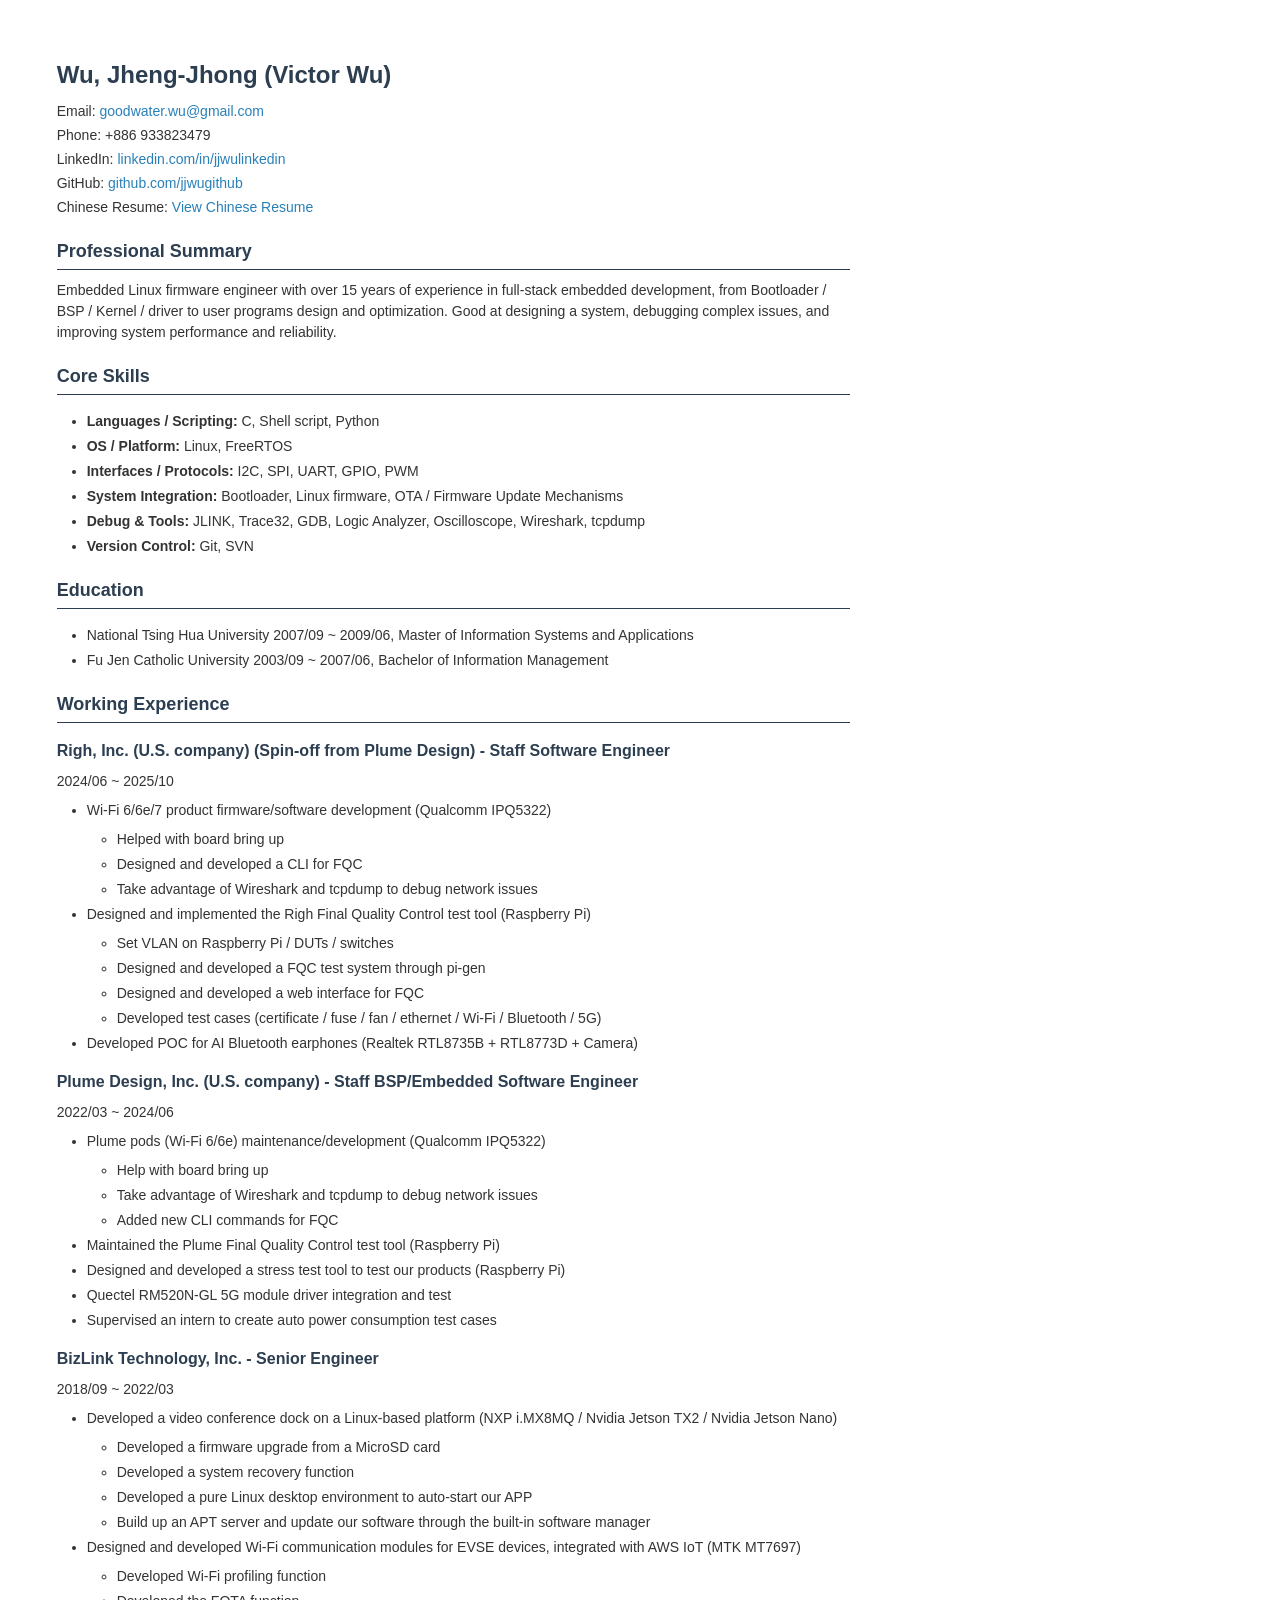
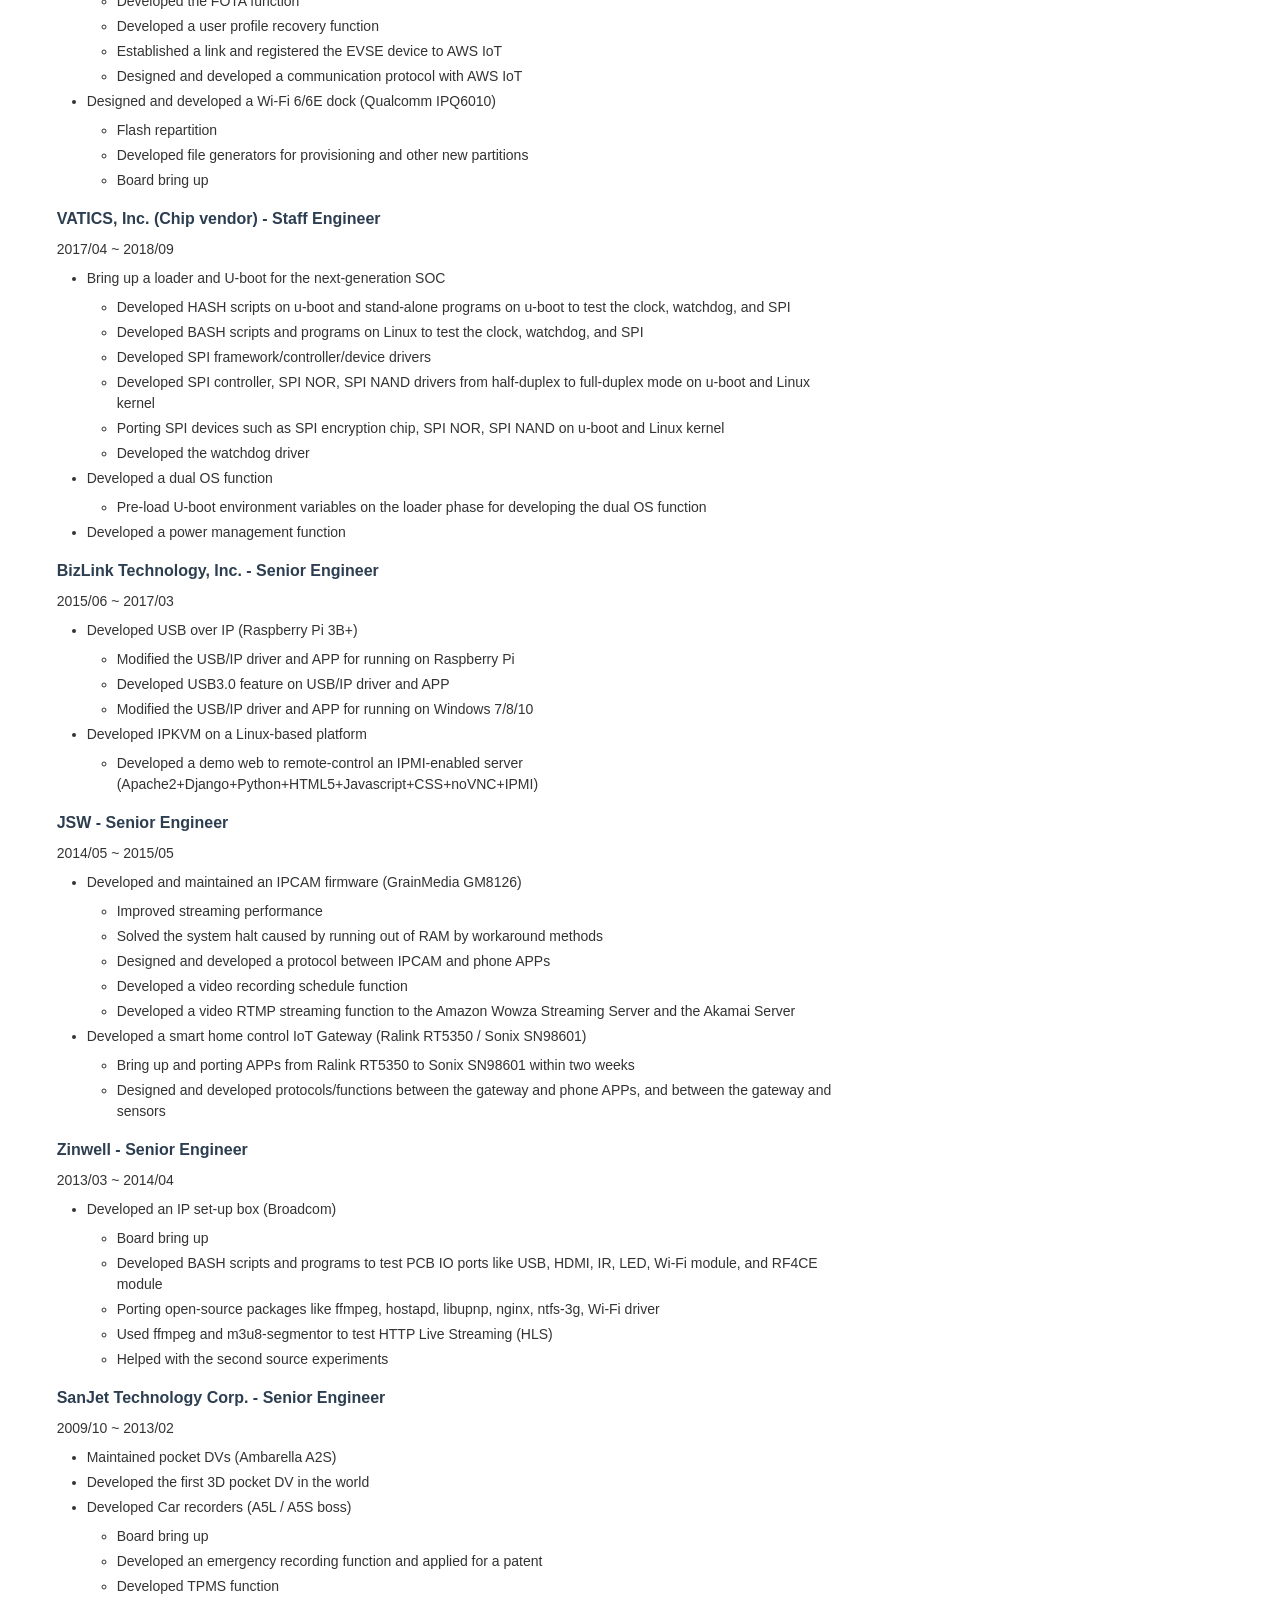
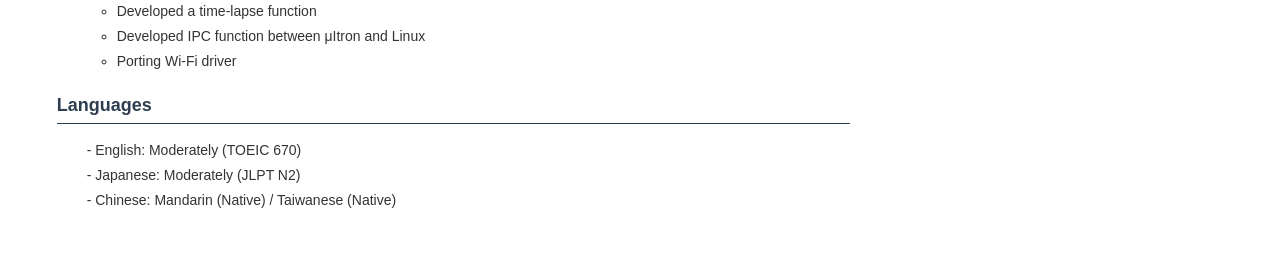
==== cv/cv.html @ 2de17a2c "English CV" ====
<!DOCTYPE html>
<html lang="en">
<head>
    <meta charset="UTF-8">
    <meta name="viewport" content="width=device-width, initial-scale=1.0">
    <title>Jheng-Jhong (Victor) Wu - Resume (A4)</title>
    <style>
        body {
            font-family: Arial, sans-serif;
            width: 210mm; /* A4 width */
            height: auto; /* Allow height to adjust */
            margin: 15mm; /* Standard A4 margin */
            padding: 0;
            line-height: 1.5;
            color: #333;
            box-sizing: border-box;
        }
        h1, h2, h3 {
            color: #2c3e50;
        }
        h1 {
            font-size: 24px; /* Slightly smaller for A4 */
            margin-bottom: 8px;
        }
        h2 {
            font-size: 18px;
            border-bottom: 1.5px solid #2c3e50;
            padding-bottom: 4px;
            margin-top: 20px;
            margin-bottom: 10px;
        }
        h3 {
            font-size: 16px;
            margin-bottom: 8px;
        }
        p, li {
            font-size: 14px; /* Adjusted for A4 readability */
            margin: 4px 0;
        }
        a {
            color: #2980b9;
            text-decoration: none;
        }
        a:hover {
            text-decoration: underline;
        }
        .contact-info {
            margin-bottom: 15px;
        }
        .contact-info p {
            margin: 3px 0;
        }
        ul {
            list-style-type: disc;
            margin-left: 20px;
            padding-left: 10px;
        }
        ul ul {
            list-style-type: circle;
            margin-left: 20px;
        }
        .languages {
            list-style-type: none;
        }
        .languages li:before {
            content: "- ";
        }
        .section {
            margin-bottom: 20px;
        }
        .job {
            margin-bottom: 15px;
        }
        .job ul {
            margin-top: 8px;
        }
        /* Ensure content stays within A4 bounds */
        @media print {
            body {
                margin: 0;
                padding: 15mm;
                width: 210mm;
                height: auto;
            }
            @page {
                size: A4;
                margin: 15mm;
            }
        }
    </style>
</head>
<body>
    <header>
        <h1>Wu, Jheng-Jhong (Victor Wu)</h1>
        <div class="contact-info">
            <p>Email: <a href="mailto:goodwater.wu@gmail.com">goodwater.wu@gmail.com</a></p>
            <p>Phone: +886 933823479</p>
            <p>LinkedIn: <a href="https://tinyurl.com/jjwulinkedin">linkedin.com/in/jjwulinkedin</a></p>
            <p>GitHub: <a href="https://tinyurl.com/jjwugithub">github.com/jjwugithub</a></p>
            <p>Chinese Resume: <a href="https://tinyurl.com/jjwucakeresume">View Chinese Resume</a></p>
        </div>
    </header>

    <div class="section">
        <h2>Professional Summary</h2>
        <p>Embedded Linux firmware engineer with over 15 years of experience in full-stack embedded development, from Bootloader / BSP / Kernel / driver to user programs design and optimization. Good at designing a system, debugging complex issues, and improving system performance and reliability.</p>
    </div>

    <div class="section">
        <h2>Core Skills</h2>
        <ul>
            <li><strong>Languages / Scripting:</strong> C, Shell script, Python</li>
            <li><strong>OS / Platform:</strong> Linux, FreeRTOS</li>
            <li><strong>Interfaces / Protocols:</strong> I2C, SPI, UART, GPIO, PWM</li>
            <li><strong>System Integration:</strong> Bootloader, Linux firmware, OTA / Firmware Update Mechanisms</li>
            <li><strong>Debug & Tools:</strong> JLINK, Trace32, GDB, Logic Analyzer, Oscilloscope, Wireshark, tcpdump</li>
            <li><strong>Version Control:</strong> Git, SVN</li>
        </ul>
    </div>

    <div class="section">
        <h2>Education</h2>
        <ul>
            <li>National Tsing Hua University 2007/09 ~ 2009/06, Master of Information Systems and Applications</li>
            <li>Fu Jen Catholic University 2003/09 ~ 2007/06, Bachelor of Information Management</li>
        </ul>
    </div>

    <div class="section">
        <h2>Working Experience</h2>
        <div class="job">
            <h3>Righ, Inc. (U.S. company) (Spin-off from Plume Design) - Staff Software Engineer</h3>
            <p>2024/06 ~ 2025/10</p>
            <ul>
                <li>Wi-Fi 6/6e/7 product firmware/software development (Qualcomm IPQ5322)
                    <ul>
                        <li>Helped with board bring up</li>
                        <li>Designed and developed a CLI for FQC</li>
                        <li>Take advantage of Wireshark and tcpdump to debug network issues</li>
                    </ul>
                </li>
                <li>Designed and implemented the Righ Final Quality Control test tool (Raspberry Pi)
                    <ul>
                        <li>Set VLAN on Raspberry Pi / DUTs / switches</li>
                        <li>Designed and developed a FQC test system through pi-gen</li>
                        <li>Designed and developed a web interface for FQC</li>
                        <li>Developed test cases (certificate / fuse / fan / ethernet / Wi-Fi / Bluetooth / 5G)</li>
                    </ul>
                </li>
                <li>Developed POC for AI Bluetooth earphones (Realtek RTL8735B + RTL8773D + Camera)</li>
            </ul>
        </div>
        <div class="job">
            <h3>Plume Design, Inc. (U.S. company) - Staff BSP/Embedded Software Engineer</h3>
            <p>2022/03 ~ 2024/06</p>
            <ul>
                <li>Plume pods (Wi-Fi 6/6e) maintenance/development (Qualcomm IPQ5322)
                    <ul>
                        <li>Help with board bring up</li>
                        <li>Take advantage of Wireshark and tcpdump to debug network issues</li>
                        <li>Added new CLI commands for FQC</li>
                    </ul>
                </li>
                <li>Maintained the Plume Final Quality Control test tool (Raspberry Pi)</li>
                <li>Designed and developed a stress test tool to test our products (Raspberry Pi)</li>
                <li>Quectel RM520N-GL 5G module driver integration and test</li>
                <li>Supervised an intern to create auto power consumption test cases</li>
            </ul>
        </div>
        <div class="job">
            <h3>BizLink Technology, Inc. - Senior Engineer</h3>
            <p>2018/09 ~ 2022/03</p>
            <ul>
                <li>Developed a video conference dock on a Linux-based platform (NXP i.MX8MQ / Nvidia Jetson TX2 / Nvidia Jetson Nano)
                    <ul>
                        <li>Developed a firmware upgrade from a MicroSD card</li>
                        <li>Developed a system recovery function</li>
                        <li>Developed a pure Linux desktop environment to auto-start our APP</li>
                        <li>Build up an APT server and update our software through the built-in software manager</li>
                    </ul>
                </li>
                <li>Designed and developed Wi-Fi communication modules for EVSE devices, integrated with AWS IoT (MTK MT7697)
                    <ul>
                        <li>Developed Wi-Fi profiling function</li>
                        <li>Developed the FOTA function</li>
                        <li>Developed a user profile recovery function</li>
                        <li>Established a link and registered the EVSE device to AWS IoT</li>
                        <li>Designed and developed a communication protocol with AWS IoT</li>
                    </ul>
                </li>
                <li>Designed and developed a Wi-Fi 6/6E dock (Qualcomm IPQ6010)
                    <ul>
                        <li>Flash repartition</li>
                        <li>Developed file generators for provisioning and other new partitions</li>
                        <li>Board bring up</li>
                    </ul>
                </li>
            </ul>
        </div>
        <div class="job">
            <h3>VATICS, Inc. (Chip vendor) - Staff Engineer</h3>
            <p>2017/04 ~ 2018/09</p>
            <ul>
                <li>Bring up a loader and U-boot for the next-generation SOC
                    <ul>
                        <li>Developed HASH scripts on u-boot and stand-alone programs on u-boot to test the clock, watchdog, and SPI</li>
                        <li>Developed BASH scripts and programs on Linux to test the clock, watchdog, and SPI</li>
                        <li>Developed SPI framework/controller/device drivers</li>
                        <li>Developed SPI controller, SPI NOR, SPI NAND drivers from half-duplex to full-duplex mode on u-boot and Linux kernel</li>
                        <li>Porting SPI devices such as SPI encryption chip, SPI NOR, SPI NAND on u-boot and Linux kernel</li>
                        <li>Developed the watchdog driver</li>
                    </ul>
                </li>
                <li>Developed a dual OS function
                    <ul>
                        <li>Pre-load U-boot environment variables on the loader phase for developing the dual OS function</li>
                    </ul>
                </li>
                <li>Developed a power management function</li>
            </ul>
        </div>
        <div class="job">
            <h3>BizLink Technology, Inc. - Senior Engineer</h3>
            <p>2015/06 ~ 2017/03</p>
            <ul>
                <li>Developed USB over IP (Raspberry Pi 3B+)
                    <ul>
                        <li>Modified the USB/IP driver and APP for running on Raspberry Pi</li>
                        <li>Developed USB3.0 feature on USB/IP driver and APP</li>
                        <li>Modified the USB/IP driver and APP for running on Windows 7/8/10</li>
                    </ul>
                </li>
                <li>Developed IPKVM on a Linux-based platform
                    <ul>
                        <li>Developed a demo web to remote-control an IPMI-enabled server (Apache2+Django+Python+HTML5+Javascript+CSS+noVNC+IPMI)</li>
                    </ul>
                </li>
            </ul>
        </div>
        <div class="job">
            <h3>JSW - Senior Engineer</h3>
            <p>2014/05 ~ 2015/05</p>
            <ul>
                <li>Developed and maintained an IPCAM firmware (GrainMedia GM8126)
                    <ul>
                        <li>Improved streaming performance</li>
                        <li>Solved the system halt caused by running out of RAM by workaround methods</li>
                        <li>Designed and developed a protocol between IPCAM and phone APPs</li>
                        <li>Developed a video recording schedule function</li>
                        <li>Developed a video RTMP streaming function to the Amazon Wowza Streaming Server and the Akamai Server</li>
                    </ul>
                </li>
                <li>Developed a smart home control IoT Gateway (Ralink RT5350 / Sonix SN98601)
                    <ul>
                        <li>Bring up and porting APPs from Ralink RT5350 to Sonix SN98601 within two weeks</li>
                        <li>Designed and developed protocols/functions between the gateway and phone APPs, and between the gateway and sensors</li>
                    </ul>
                </li>
            </ul>
        </div>
        <div class="job">
            <h3>Zinwell - Senior Engineer</h3>
            <p>2013/03 ~ 2014/04</p>
            <ul>
                <li>Developed an IP set-up box (Broadcom)
                    <ul>
                        <li>Board bring up</li>
                        <li>Developed BASH scripts and programs to test PCB IO ports like USB, HDMI, IR, LED, Wi-Fi module, and RF4CE module</li>
                        <li>Porting open-source packages like ffmpeg, hostapd, libupnp, nginx, ntfs-3g, Wi-Fi driver</li>
                        <li>Used ffmpeg and m3u8-segmentor to test HTTP Live Streaming (HLS)</li>
                        <li>Helped with the second source experiments</li>
                    </ul>
                </li>
            </ul>
        </div>
        <div class="job">
            <h3>SanJet Technology Corp. - Senior Engineer</h3>
            <p>2009/10 ~ 2013/02</p>
            <ul>
                <li>Maintained pocket DVs (Ambarella A2S)</li>
                <li>Developed the first 3D pocket DV in the world</li>
                <li>Developed Car recorders (A5L / A5S boss)
                    <ul>
                        <li>Board bring up</li>
                        <li>Developed an emergency recording function and applied for a patent</li>
                        <li>Developed TPMS function</li>
                        <li>Developed a time-lapse function</li>
                        <li>Developed IPC function between μItron and Linux</li>
                        <li>Porting Wi-Fi driver</li>
                    </ul>
                </li>
            </ul>
        </div>
    </div>

    <div class="section">
        <h2>Languages</h2>
        <ul class="languages">
            <li>English: Moderately (TOEIC 670)</li>
            <li>Japanese: Moderately (JLPT N2)</li>
            <li>Chinese: Mandarin (Native) / Taiwanese (Native)</li>
        </ul>
    </div>
</body>
</html>
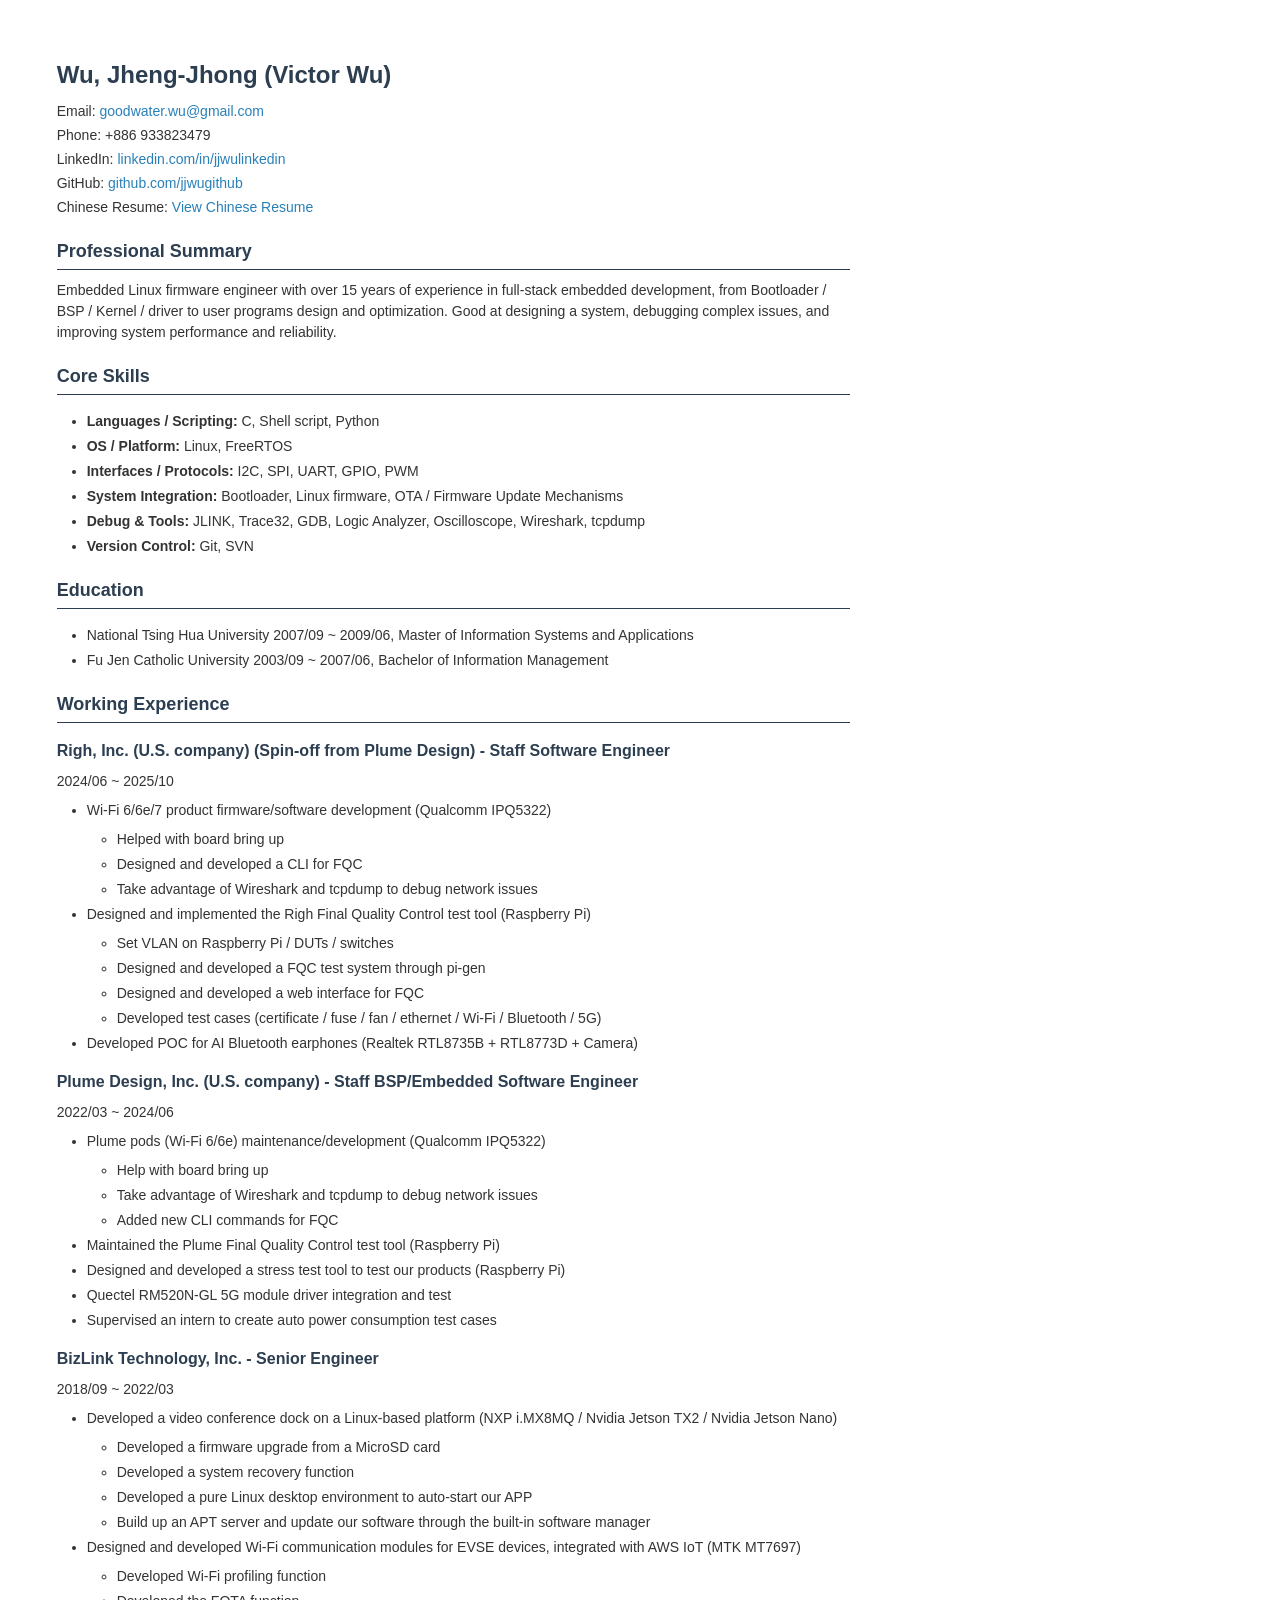
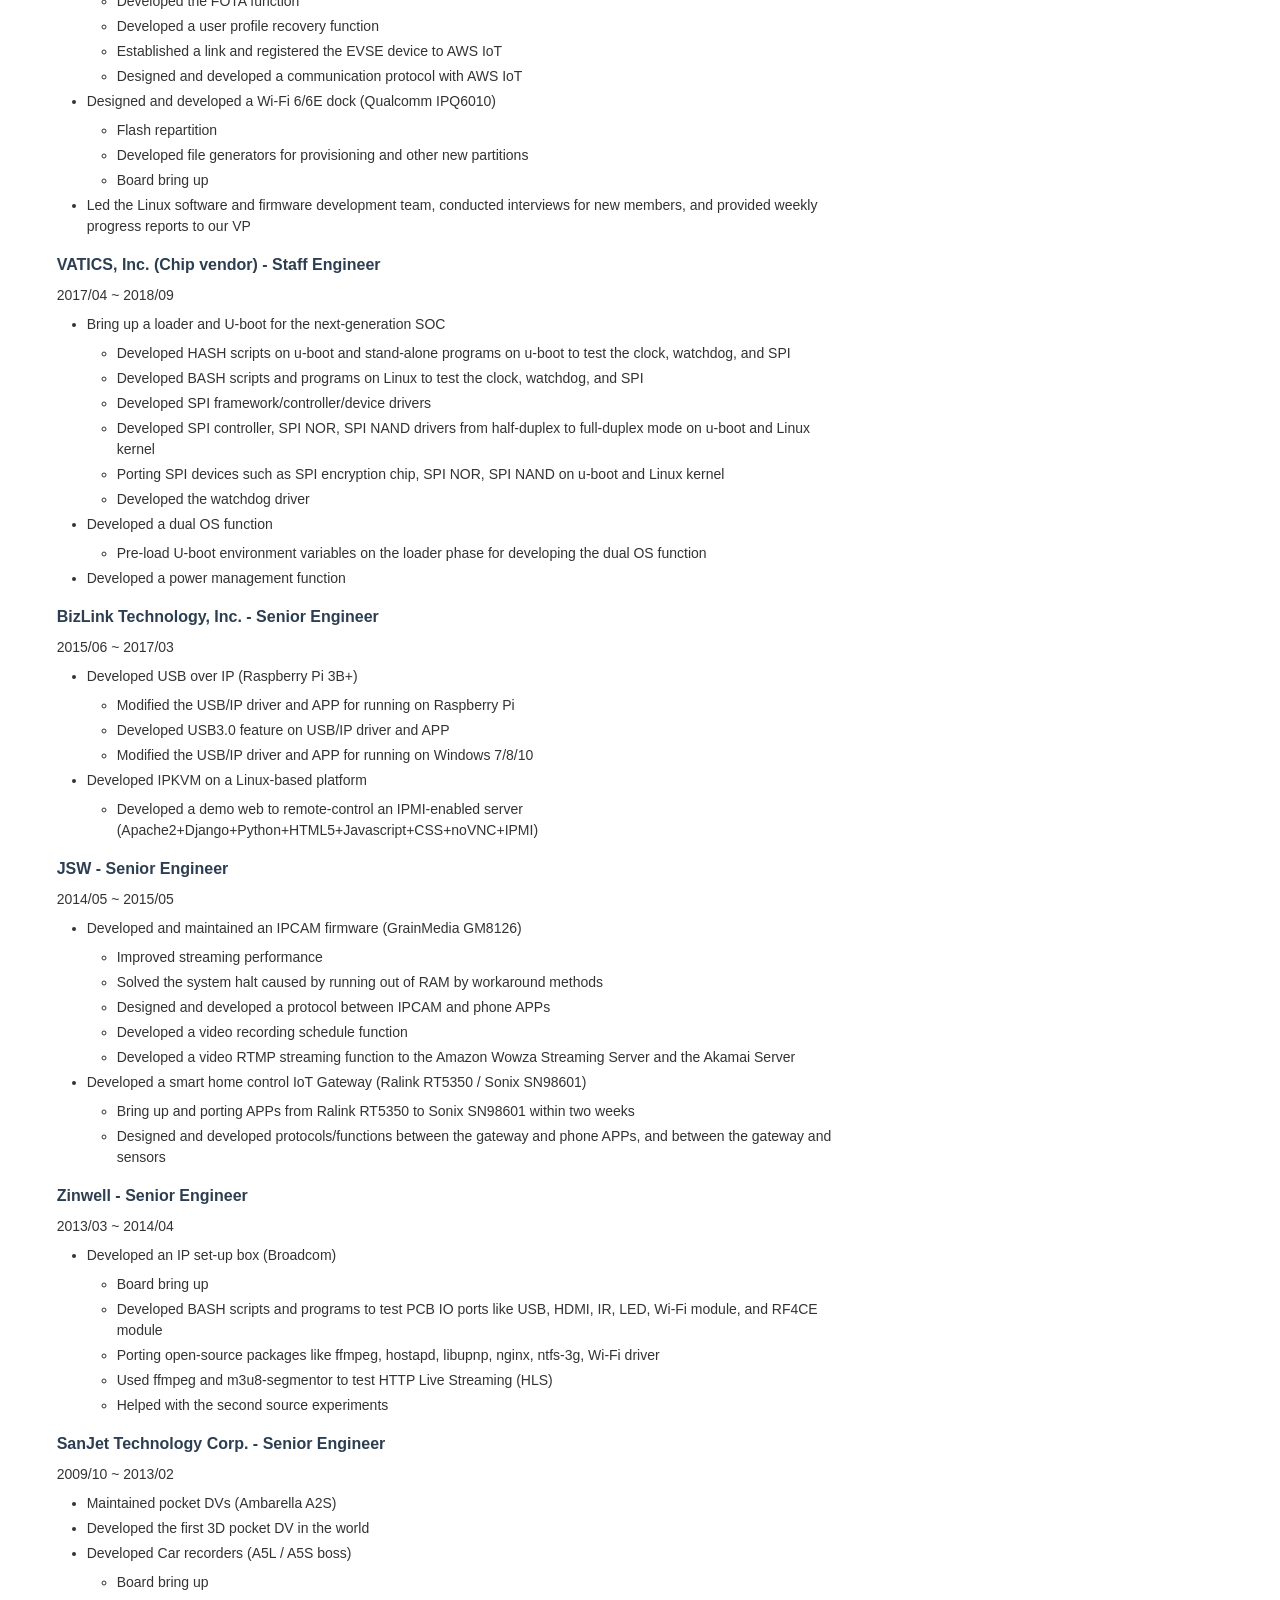
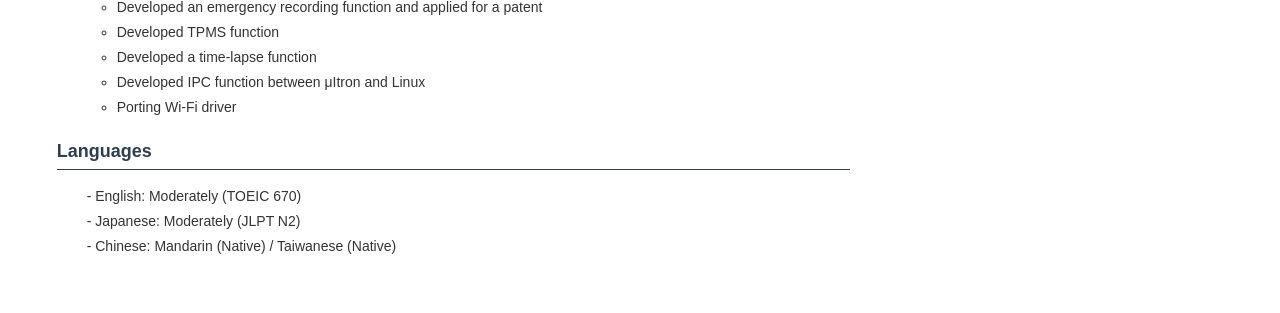
==== commit f43a6999: "Add BizLink management experience" ====
--- a/cv/cv.html
+++ b/cv/cv.html
@@ -195,6 +195,8 @@
                         <li>Board bring up</li>
                     </ul>
                 </li>
+                <li>Led the Linux software and firmware development team, conducted interviews for new members, and provided weekly progress reports to our VP
+                </li>
             </ul>
         </div>
         <div class="job">
